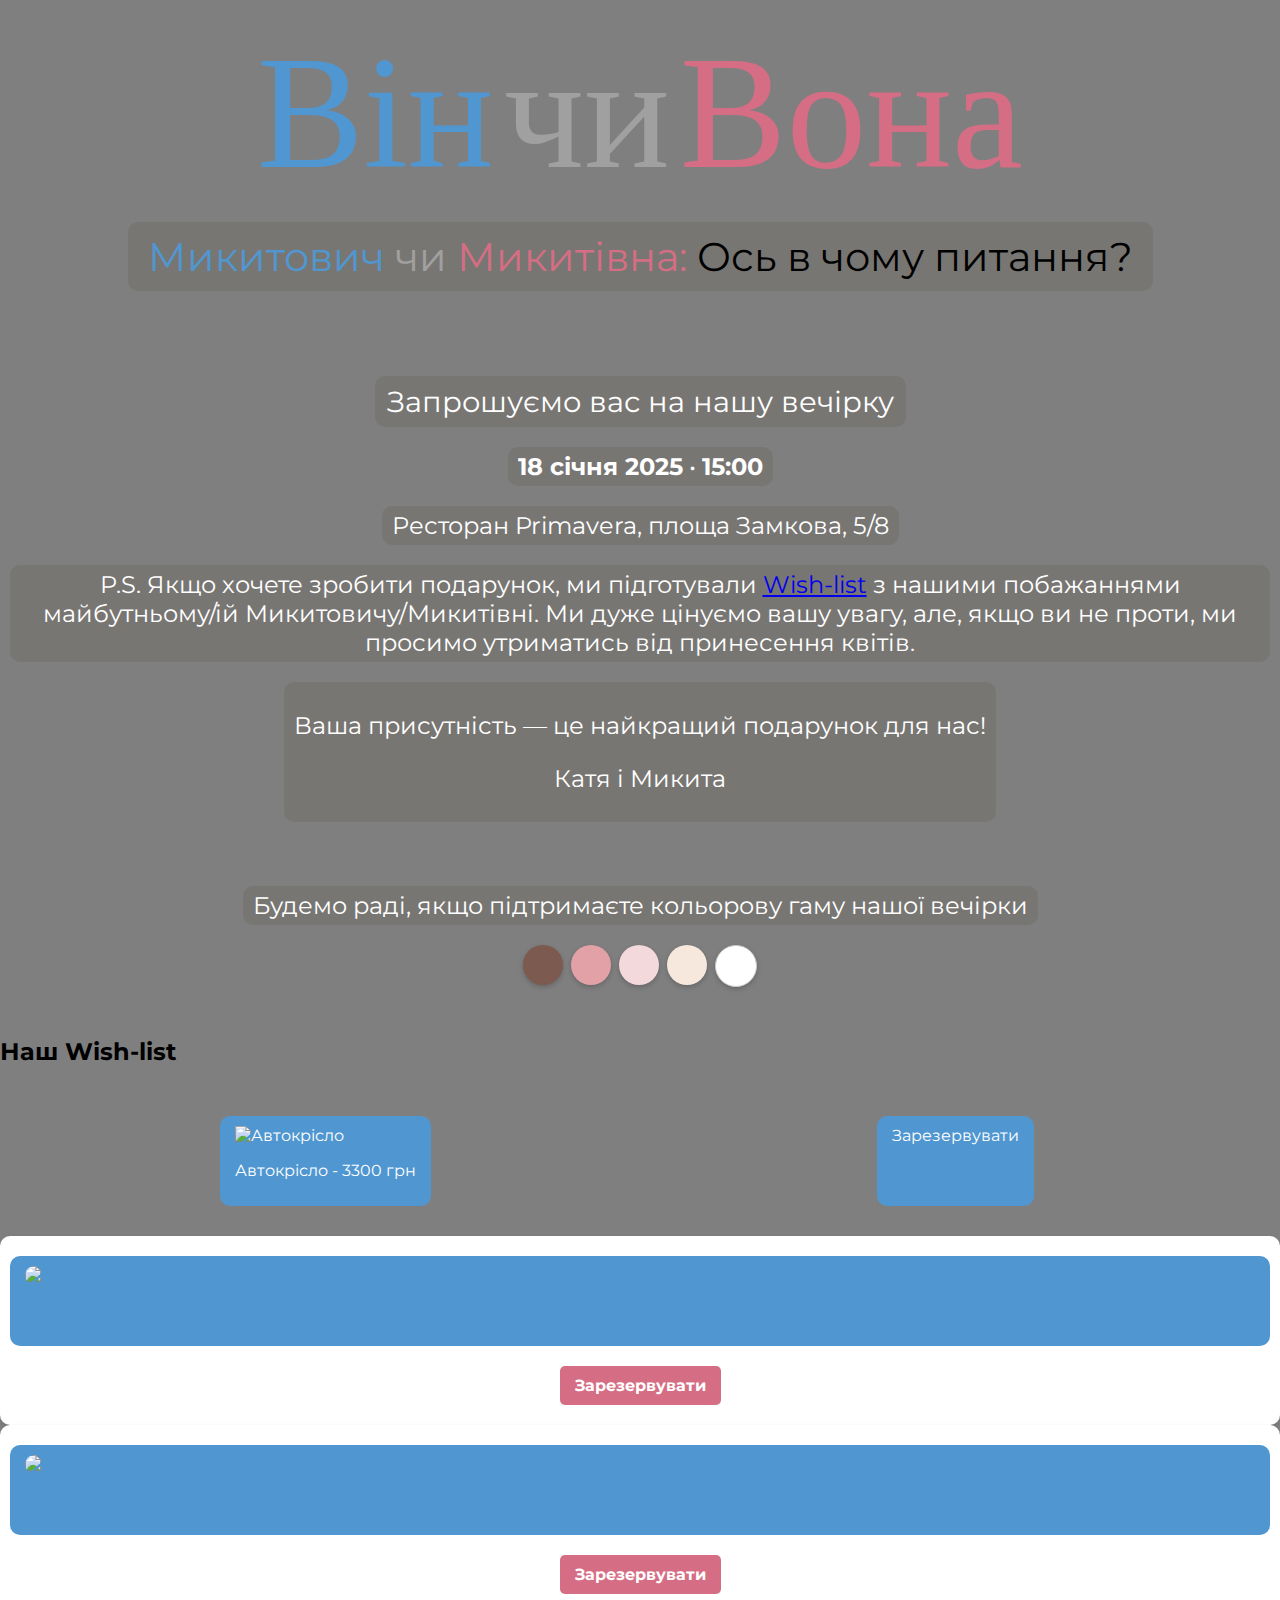
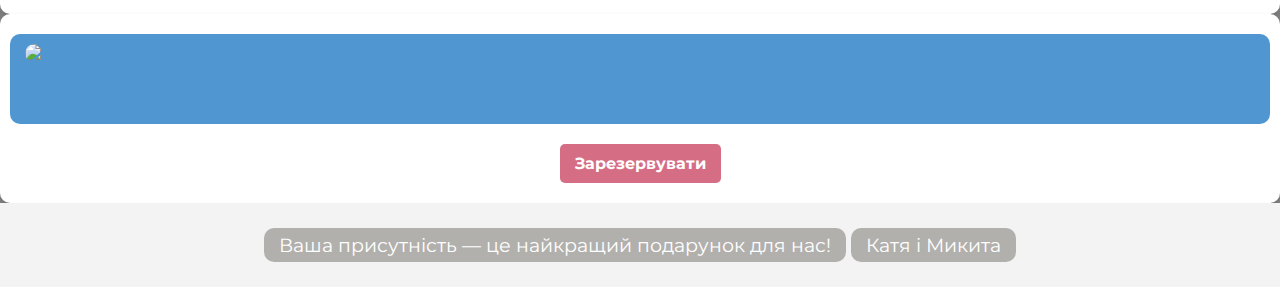
==== index.html @ c4d039a7 "first commit" ====
<!DOCTYPE html>
<html lang="uk">
<head>
    <meta charset="UTF-8">
    <meta name="viewport" content="width=device-width, initial-scale=1.0">
    <title>Гендерна вечірка</title>
    <link rel="stylesheet" href="styles.css">
</head>
<body>
    <header class="header">
        <div class="line">
            <span class="he">Він</span>
            <span class="or">чи</span>
            <span class="she">Вона</span>
        </div>
        <p class="question-line">
            <span class="he">Микитович</span>
            <span class="or">чи</span>
            <span class="she">Микитівна:</span>
            <span class="question">Ось в чому питання?</span>
        </p>
    </header>
    <section class="content">
        <p class="invitation">Запрошуємо вас на нашу вечірку</p>
        <div class="details">
            <p><strong>18 січня 2025</strong> • <strong>15:00</strong></p>
            <p>Ресторан Primavera, площа Замкова, 5/8</p>
        </div>
        <p class="note">
            P.S. Якщо хочете зробити подарунок, ми підготували 
            <a href="wishlist.html" class="wishlist-link" target="_blank">Wish-list</a>
            з нашими побажаннями майбутньому/ій Микитовичу/Микитівні. Ми дуже цінуємо вашу увагу, але, якщо ви не проти, ми просимо утриматись від принесення квітів.
        </p> 
        <div class="presence-message">
            <p>Ваша присутність — це найкращий подарунок для нас!</p>
            <p>Катя і Микита</p>
        </div>
    </section>
    
    <section class="palette" id="palette">
        <p>Будемо раді, якщо підтримаєте кольорову гаму нашої вечірки</p>
        <div class="colors">
            <div class="color brown"></div>
            <div class="color pink"></div>
            <div class="color light-pink"></div>
            <div class="color beige"></div>
            <div class="color white"></div>
        </div>
    </section>
    <section class="wishlist">
        <h2>Наш Wish-list</h2>
        <div class="wishlist-items">
            <a href="https://rozetka.com.ua/ua/apple_macbook_air_13_m1_256gb_2020_space_gray/p245161909/" target="_blank">
                <img src="https://content1.rozetka.com.ua/goods/images/big/144249716.jpg" alt="Автокрісло">
                <p>Автокрісло - 3300 грн</p>
            </a>
            <a class="reserve-button" href="#">Зарезервувати</a>
        </div>
        <div class="wishlist-item">
            <a href="https://rozetka.com.ua/ua/baby_care_car_seat/p245162309/" target="_blank">
                <img src="https://content1.rozetka.com.ua/goods/images/big/200324213.jpg" alt="Дитяче крісло">
                <p>Дитяче крісло - 4500 грн</p>
            </a>
            <a class="reserve-button" href="#">Зарезервувати</a>
        </div>
        <div class="wishlist-item">
            <a href="https://rozetka.com.ua/ua/baby_bed/p245162709/" target="_blank">
                <img src="https://content1.rozetka.com.ua/goods/images/big/144218716.jpg" alt="Дитяче ліжко">
                <p>Дитяче ліжко - 8000 грн</p>
            </a>
            <a class="reserve-button" href="#">Зарезервувати</a>
        </div>
        <div class="wishlist-item">
            <a href="https://rozetka.com.ua/ua/baby_toys/p245165109/" target="_blank">
                <img src="https://content1.rozetka.com.ua/goods/images/big/144217116.jpg" alt="Іграшка для дитини">
                <p>Іграшка для дитини - 600 грн</p>
            </a>
            <a class="reserve-button" href="#">Зарезервувати</a>
        </div>
        </div>
    </section>
    <footer>
        <p>Ваша присутність — це найкращий подарунок для нас!</p>
        <p>Катя і Микита</p>
    </footer>
</body>
</html>
---- styles.css ----
@import url('https://fonts.googleapis.com/css2?family=Dancing+Script:wght@400;700&family=Montserrat:wght@400;700&display=swap');

body {
    font-family: 'Montserrat', sans-serif;
    margin: 0;
    padding: 0;
    background-image: url('https://mkgender-party.my.canva.site/media/c2a738153d8a7f8aa99f6899172cdc6b.png');
    background-size: cover;
    background-repeat: no-repeat;
    background-attachment: fixed;
    background-position: center;
    background: linear-gradient( #00000080, #00000080 ), url('https://mkgender-party.my.canva.site/media/c2a738153d8a7f8aa99f6899172cdc6b.png');
}
.header {
    text-align: center;
    padding: 20px;
}
.header .line {
    display: flex;
    justify-content: center;
    align-items: center;
    gap: 10px;
    margin-bottom: 0px;
}
.header .line span {
    font-size: 10rem;
    font-family: 'Dancing Script', cursive;
}
.header .line .he {
    color: #5097d1;
}
.header .line .or {
    color: #a0a0a0;
}
.header .line .she {
    color: #d56e84;
}
.question-line {
    display: inline-block;
    font-size: 2.5rem;
    font-family: 'Montserrat', sans-serif;
    background-color: #726d6780;
    color: white;
    padding: 10px 20px;
    border-radius: 10px;
    margin-top: 10px;
}
.question-line .he {
    color: #5097d1;
}
.question-line .or {
    color: #a0a0a0;
}
.question-line .she {
    color: #d56e84;
}
.question-line .question {
    color: #000000;
}
.content {
    text-align: center;
    padding: 15px 10px; /* Зменшення відступів */
}
.content .invitation {
    font-size: 1.8rem; /* Трохи менший розмір */
    margin-bottom: 8px;
    padding: 8px 12px; /* Менші відступи */
    background-color: #726d6780; /* Напівпрозорий фон */
    color: white;
    border-radius: 10px; /* Закруглені краї */
    display: inline-block; /* Для обмеження ширини тексту */
    margin: 10px auto; /* Центрування блоку */
    text-align: center; /* Центрування тексту */
}
.content .details {
    display: flex;
    flex-direction: column;
    align-items: center;
}
.content .details p,
.content .note,
.presence-message {
    font-size: 1.5rem; /* Розмір тексту */
    background-color: #726d6780; /* Напівпрозорий фон */
    color: white;
    padding: 5px 10px; /* Зменшення відступів */
    border-radius: 10px; /* Закруглені краї */
    display: inline-block; /* Для обмеження ширини тексту */
    margin: 10px auto; /* Центрування блоку */
    text-align: center; /* Центрування тексту */
}
.palette {
    display: flex;
    flex-direction: column;
    align-items: center;
    text-align: center;
    gap: 10px; /* Простір між елементами */
    margin-top: 15px; /* Відступ від верхнього елемента */
}

.palette p {
    font-size: 1.5rem; /* Розмір тексту */
    color: white;
    background-color: #726d6780; /* Напівпрозорий фон */
    padding: 5px 10px; /* Менші відступи */
    border-radius: 10px; /* Закруглені краї */
    margin-bottom: 10px; /* Простір під текстом */
}
.palette .footer-text {
    font-size: 1.2rem;
    color: white;
    padding: 10px 20px;
    background-color: #726d6780;
    border-radius: 10px;
}
.colors {
    display: flex;
    justify-content: center;
    gap: 8px; /* Простір між кольоровими колами */
}

.color {
    width: 40px; /* Розмір кола */
    height: 40px;
    border-radius: 50%;
    box-shadow: 0 2px 5px rgba(0, 0, 0, 0.2);
}
.color.brown { background-color: #7d5a50; }
.color.pink { background-color: #e2a1a6; }
.color.light-pink { background-color: #f3d9db; }
.color.beige { background-color: #f6e8dc; }
.color.white { background-color: #ffffff; border: 1px solid #ccc; }
.wishlist {
    margin-top: 50px; /* Зменшити, якщо все одно не вміщується */
    padding: 0;
}
.wishlist a {
    display: inline-block;
    margin: 10px auto;
    text-decoration: none;
    color: white;
    background-color: #5097d1;
    padding: 10px 15px;
    border-radius: 10px;
    font-family: 'Montserrat', sans-serif;
}
.wishlist img {
    max-width: 100%;
    height: auto;
    background-color: transparent;
    border: none;
    display: block;
    margin: 0 auto;
}
footer {
    text-align: center;
    padding: 20px;
    background-color: #f3f3f3;
    font-size: 1.2rem;
}
footer p {
    margin: 5px 0;
    background-color: #726d6780;
    color: white;
    padding: 5px 15px;
    border-radius: 10px;
    display: inline-block;
}
.wishlist-items {
    display: grid;
    grid-template-columns: repeat(auto-fit, minmax(200px, 1fr));
    gap: 20px;
    padding: 20px;
}
.wishlist-item {
    text-align: center;
    background: #fff;
    padding: 10px;
    border-radius: 10px;
    box-shadow: 0 2px 5px rgba(0, 0, 0, 0.1);
}
.wishlist-item img {
    max-width: 100%;
    height: auto;
    border-radius: 10px;
}
.wishlist-item a {
    text-decoration: none;
    color: #5097d1;
    font-weight: bold;
    display: block;
    margin-top: 10px;
}
.wishlist-item .reserve-button {
    display: inline-block;
    margin-top: 10px;
    text-decoration: none;
    color: white;
    background-color: #d56e84;
    padding: 10px 15px;
    border-radius: 5px;
    font-family: 'Montserrat', sans-serif;
}
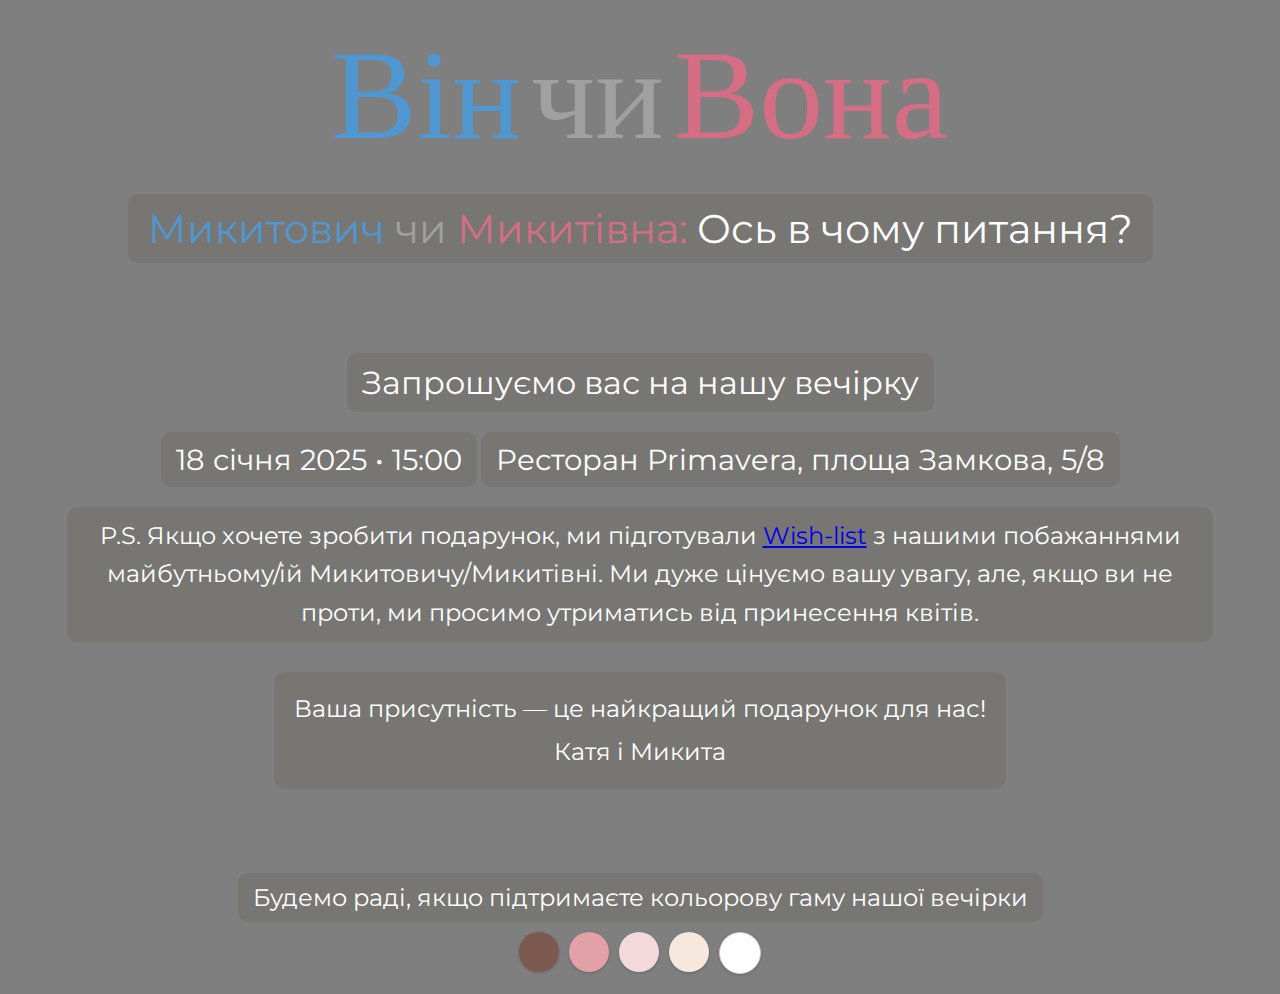
==== commit 2739203b: "add whish-list" ====
--- a/index.html
+++ b/index.html
@@ -1,4 +1,3 @@
-
 <!DOCTYPE html>
 <html lang="uk">
 <head>
@@ -6,6 +5,8 @@
     <meta name="viewport" content="width=device-width, initial-scale=1.0">
     <title>Гендерна вечірка</title>
     <link rel="stylesheet" href="styles.css">
+    <link rel="icon" href="assets/icons/favicon.ico" type="image/x-icon">
+    <link rel="shortcut icon" href="assets/icons/favicon.ico" type="image/x-icon">
 </head>
 <body>
     <header class="header">
@@ -24,21 +25,20 @@
     <section class="content">
         <p class="invitation">Запрошуємо вас на нашу вечірку</p>
         <div class="details">
-            <p><strong>18 січня 2025</strong> • <strong>15:00</strong></p>
-            <p>Ресторан Primavera, площа Замкова, 5/8</p>
+            <p class="event-date">18 січня 2025 • 15:00</p>
+            <p class="event-location">Ресторан Primavera, площа Замкова, 5/8</p>
         </div>
         <p class="note">
             P.S. Якщо хочете зробити подарунок, ми підготували 
-            <a href="wishlist.html" class="wishlist-link" target="_blank">Wish-list</a>
+            <a href="wishlist.html" target="_blank">Wish-list</a>
             з нашими побажаннями майбутньому/ій Микитовичу/Микитівні. Ми дуже цінуємо вашу увагу, але, якщо ви не проти, ми просимо утриматись від принесення квітів.
-        </p> 
-        <div class="presence-message">
-            <p>Ваша присутність — це найкращий подарунок для нас!</p>
-            <p>Катя і Микита</p>
-        </div>
+        </p>
+        <p class="presence-message">
+            Ваша присутність — це найкращий подарунок для нас!<br>
+            Катя і Микита
+        </p>
     </section>
-    
-    <section class="palette" id="palette">
+    <section class="palette">
         <p>Будемо раді, якщо підтримаєте кольорову гаму нашої вечірки</p>
         <div class="colors">
             <div class="color brown"></div>
@@ -48,41 +48,5 @@
             <div class="color white"></div>
         </div>
     </section>
-    <section class="wishlist">
-        <h2>Наш Wish-list</h2>
-        <div class="wishlist-items">
-            <a href="https://rozetka.com.ua/ua/apple_macbook_air_13_m1_256gb_2020_space_gray/p245161909/" target="_blank">
-                <img src="https://content1.rozetka.com.ua/goods/images/big/144249716.jpg" alt="Автокрісло">
-                <p>Автокрісло - 3300 грн</p>
-            </a>
-            <a class="reserve-button" href="#">Зарезервувати</a>
-        </div>
-        <div class="wishlist-item">
-            <a href="https://rozetka.com.ua/ua/baby_care_car_seat/p245162309/" target="_blank">
-                <img src="https://content1.rozetka.com.ua/goods/images/big/200324213.jpg" alt="Дитяче крісло">
-                <p>Дитяче крісло - 4500 грн</p>
-            </a>
-            <a class="reserve-button" href="#">Зарезервувати</a>
-        </div>
-        <div class="wishlist-item">
-            <a href="https://rozetka.com.ua/ua/baby_bed/p245162709/" target="_blank">
-                <img src="https://content1.rozetka.com.ua/goods/images/big/144218716.jpg" alt="Дитяче ліжко">
-                <p>Дитяче ліжко - 8000 грн</p>
-            </a>
-            <a class="reserve-button" href="#">Зарезервувати</a>
-        </div>
-        <div class="wishlist-item">
-            <a href="https://rozetka.com.ua/ua/baby_toys/p245165109/" target="_blank">
-                <img src="https://content1.rozetka.com.ua/goods/images/big/144217116.jpg" alt="Іграшка для дитини">
-                <p>Іграшка для дитини - 600 грн</p>
-            </a>
-            <a class="reserve-button" href="#">Зарезервувати</a>
-        </div>
-        </div>
-    </section>
-    <footer>
-        <p>Ваша присутність — це найкращий подарунок для нас!</p>
-        <p>Катя і Микита</p>
-    </footer>
 </body>
-</html>+</html>
--- a/styles.css
+++ b/styles.css
@@ -11,6 +11,7 @@
     background-position: center;
     background: linear-gradient( #00000080, #00000080 ), url('https://mkgender-party.my.canva.site/media/c2a738153d8a7f8aa99f6899172cdc6b.png');
 }
+
 .header {
     text-align: center;
     padding: 20px;
@@ -20,10 +21,10 @@
     justify-content: center;
     align-items: center;
     gap: 10px;
-    margin-bottom: 0px;
+    margin-bottom: 10px;
 }
 .header .line span {
-    font-size: 10rem;
+    font-size: 8rem;
     font-family: 'Dancing Script', cursive;
 }
 .header .line .he {
@@ -35,6 +36,7 @@
 .header .line .she {
     color: #d56e84;
 }
+
 .question-line {
     display: inline-block;
     font-size: 2.5rem;
@@ -54,150 +56,102 @@
 .question-line .she {
     color: #d56e84;
 }
-.question-line .question {
-    color: #000000;
-}
+
 .content {
     text-align: center;
-    padding: 15px 10px; /* Зменшення відступів */
+    padding: 20px;
 }
 .content .invitation {
-    font-size: 1.8rem; /* Трохи менший розмір */
-    margin-bottom: 8px;
-    padding: 8px 12px; /* Менші відступи */
-    background-color: #726d6780; /* Напівпрозорий фон */
+    font-size: 2rem;
+    background-color: #726d6780;
     color: white;
-    border-radius: 10px; /* Закруглені краї */
-    display: inline-block; /* Для обмеження ширини тексту */
-    margin: 10px auto; /* Центрування блоку */
-    text-align: center; /* Центрування тексту */
-}
-.content .details {
-    display: flex;
-    flex-direction: column;
-    align-items: center;
-}
-.content .details p,
-.content .note,
-.presence-message {
-    font-size: 1.5rem; /* Розмір тексту */
-    background-color: #726d6780; /* Напівпрозорий фон */
-    color: white;
-    padding: 5px 10px; /* Зменшення відступів */
-    border-radius: 10px; /* Закруглені краї */
-    display: inline-block; /* Для обмеження ширини тексту */
-    margin: 10px auto; /* Центрування блоку */
-    text-align: center; /* Центрування тексту */
-}
-.palette {
-    display: flex;
-    flex-direction: column;
-    align-items: center;
-    text-align: center;
-    gap: 10px; /* Простір між елементами */
-    margin-top: 15px; /* Відступ від верхнього елемента */
+    padding: 10px 15px;
+    border-radius: 10px;
+    margin: 10px 0;
+    display: inline-block;
 }
 
+.details .event-date, .details .event-location {
+    font-size: 1.8rem;
+    background-color: #726d6780;
+    color: white;
+    padding: 10px 15px;
+    border-radius: 10px;
+    margin: 10px 0;
+    display: inline-block;
+}
+
+.note {
+    font-size: 1.5rem;
+    background-color: #726d6780;
+    color: white;
+    padding: 10px 15px;
+    border-radius: 10px;
+    margin: 10px auto; /* Центрування блоку */
+    max-width: 90%;
+    line-height: 1.6;
+    text-align: center; /* Центрування тексту всередині блоку */
+    display: block;
+}
+
+
+.presence-message {
+    margin: 20px auto;
+    font-size: 1.5rem;
+    background-color: #726d6780;
+    color: white;
+    padding: 15px 20px;
+    border-radius: 10px;
+    display: inline-block;
+    max-width: 80%;
+    line-height: 1.8;
+}
+
+.palette {
+    text-align: center;
+    margin: 20px 0;
+}
 .palette p {
-    font-size: 1.5rem; /* Розмір тексту */
+    font-size: 1.5rem;
+    font-family: 'Montserrat', sans-serif;
+    background-color: #726d6780;
     color: white;
-    background-color: #726d6780; /* Напівпрозорий фон */
-    padding: 5px 10px; /* Менші відступи */
-    border-radius: 10px; /* Закруглені краї */
-    margin-bottom: 10px; /* Простір під текстом */
+    padding: 10px 15px;
+    border-radius: 10px;
+    margin-bottom: 10px;
+    display: inline-block;
 }
-.palette .footer-text {
-    font-size: 1.2rem;
-    color: white;
-    padding: 10px 20px;
-    background-color: #726d6780;
-    border-radius: 10px;
-}
+
 .colors {
     display: flex;
     justify-content: center;
-    gap: 8px; /* Простір між кольоровими колами */
+    gap: 10px;
 }
-
 .color {
-    width: 40px; /* Розмір кола */
+    width: 40px;
     height: 40px;
     border-radius: 50%;
-    box-shadow: 0 2px 5px rgba(0, 0, 0, 0.2);
+    box-shadow: 0 1px 3px rgba(0, 0, 0, 0.2);
 }
 .color.brown { background-color: #7d5a50; }
 .color.pink { background-color: #e2a1a6; }
 .color.light-pink { background-color: #f3d9db; }
 .color.beige { background-color: #f6e8dc; }
 .color.white { background-color: #ffffff; border: 1px solid #ccc; }
-.wishlist {
-    margin-top: 50px; /* Зменшити, якщо все одно не вміщується */
-    padding: 0;
+
+/* Адаптивність */
+@media (max-width: 768px) {
+    .header .line span {
+        font-size: 5rem;
+    }
+    .question-line {
+        font-size: 2rem;
+    }
+    .content .invitation, .details .event-date, .details .event-location, .note {
+        font-size: 1.5rem;
+        padding: 8px 10px;
+    }
+    .palette p {
+        font-size: 1.2rem;
+    }
 }
-.wishlist a {
-    display: inline-block;
-    margin: 10px auto;
-    text-decoration: none;
-    color: white;
-    background-color: #5097d1;
-    padding: 10px 15px;
-    border-radius: 10px;
-    font-family: 'Montserrat', sans-serif;
-}
-.wishlist img {
-    max-width: 100%;
-    height: auto;
-    background-color: transparent;
-    border: none;
-    display: block;
-    margin: 0 auto;
-}
-footer {
-    text-align: center;
-    padding: 20px;
-    background-color: #f3f3f3;
-    font-size: 1.2rem;
-}
-footer p {
-    margin: 5px 0;
-    background-color: #726d6780;
-    color: white;
-    padding: 5px 15px;
-    border-radius: 10px;
-    display: inline-block;
-}
-.wishlist-items {
-    display: grid;
-    grid-template-columns: repeat(auto-fit, minmax(200px, 1fr));
-    gap: 20px;
-    padding: 20px;
-}
-.wishlist-item {
-    text-align: center;
-    background: #fff;
-    padding: 10px;
-    border-radius: 10px;
-    box-shadow: 0 2px 5px rgba(0, 0, 0, 0.1);
-}
-.wishlist-item img {
-    max-width: 100%;
-    height: auto;
-    border-radius: 10px;
-}
-.wishlist-item a {
-    text-decoration: none;
-    color: #5097d1;
-    font-weight: bold;
-    display: block;
-    margin-top: 10px;
-}
-.wishlist-item .reserve-button {
-    display: inline-block;
-    margin-top: 10px;
-    text-decoration: none;
-    color: white;
-    background-color: #d56e84;
-    padding: 10px 15px;
-    border-radius: 5px;
-    font-family: 'Montserrat', sans-serif;
-}
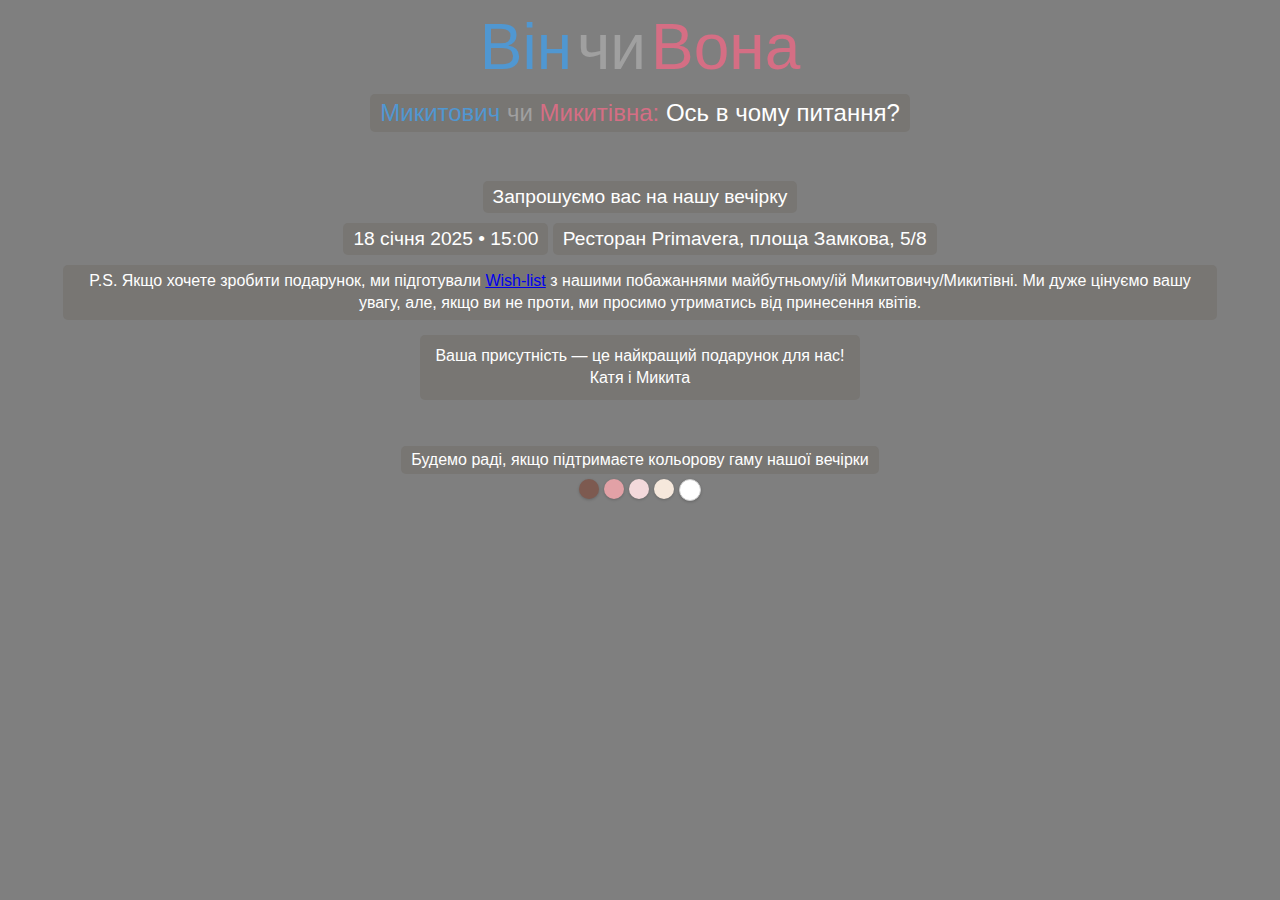
==== commit e7e6a424: "update" ====
--- a/index.html
+++ b/index.html
@@ -3,7 +3,7 @@
 <head>
     <meta charset="UTF-8">
     <meta name="viewport" content="width=device-width, initial-scale=1.0">
-    <title>Гендерна вечірка</title>
+    <title>Гендерна вечірка!</title>
     <link rel="stylesheet" href="styles.css">
     <link rel="icon" href="assets/icons/favicon.ico" type="image/x-icon">
     <link rel="shortcut icon" href="assets/icons/favicon.ico" type="image/x-icon">
--- a/styles.css
+++ b/styles.css
@@ -1,5 +1,3 @@
-@import url('https://fonts.googleapis.com/css2?family=Dancing+Script:wght@400;700&family=Montserrat:wght@400;700&display=swap');
-
 body {
     font-family: 'Montserrat', sans-serif;
     margin: 0;
@@ -14,18 +12,18 @@
 
 .header {
     text-align: center;
-    padding: 20px;
+    padding: 10px;
 }
 .header .line {
     display: flex;
     justify-content: center;
     align-items: center;
-    gap: 10px;
-    margin-bottom: 10px;
+    gap: 5px;
+    margin-bottom: 5px;
 }
 .header .line span {
-    font-size: 8rem;
-    font-family: 'Dancing Script', cursive;
+    font-size: 4rem;
+    font-family: 'Roboto', 'Arial', 'sans-serif', cursive;
 }
 .header .line .he {
     color: #5097d1;
@@ -39,13 +37,13 @@
 
 .question-line {
     display: inline-block;
-    font-size: 2.5rem;
+    font-size: 1.5rem;
     font-family: 'Montserrat', sans-serif;
     background-color: #726d6780;
     color: white;
-    padding: 10px 20px;
-    border-radius: 10px;
-    margin-top: 10px;
+    padding: 5px 10px;
+    border-radius: 5px;
+    margin-top: 5px;
 }
 .question-line .he {
     color: #5097d1;
@@ -59,77 +57,76 @@
 
 .content {
     text-align: center;
-    padding: 20px;
+    padding: 10px;
 }
 .content .invitation {
-    font-size: 2rem;
+    font-size: 1.2rem;
     background-color: #726d6780;
     color: white;
-    padding: 10px 15px;
-    border-radius: 10px;
-    margin: 10px 0;
+    padding: 5px 10px;
+    border-radius: 5px;
+    margin: 5px 0;
     display: inline-block;
 }
 
 .details .event-date, .details .event-location {
-    font-size: 1.8rem;
+    font-size: 1.2rem;
     background-color: #726d6780;
     color: white;
-    padding: 10px 15px;
-    border-radius: 10px;
-    margin: 10px 0;
+    padding: 5px 10px;
+    border-radius: 5px;
+    margin: 5px 0;
     display: inline-block;
 }
 
 .note {
-    font-size: 1.5rem;
+    font-size: 1rem;
     background-color: #726d6780;
     color: white;
-    padding: 10px 15px;
-    border-radius: 10px;
-    margin: 10px auto; /* Центрування блоку */
+    padding: 5px 10px;
+    border-radius: 5px;
+    margin: 5px auto; /* Центрування блоку */
     max-width: 90%;
-    line-height: 1.6;
+    line-height: 1.4;
     text-align: center; /* Центрування тексту всередині блоку */
     display: block;
 }
 
-
 .presence-message {
-    margin: 20px auto;
-    font-size: 1.5rem;
+    margin: 10px auto;
+    font-size: 1rem;
     background-color: #726d6780;
     color: white;
-    padding: 15px 20px;
-    border-radius: 10px;
+    padding: 10px 15px;
+    border-radius: 5px;
     display: inline-block;
     max-width: 80%;
-    line-height: 1.8;
+    line-height: 1.4;
 }
 
 .palette {
     text-align: center;
-    margin: 20px 0;
+    margin: 10px 0;
 }
 .palette p {
-    font-size: 1.5rem;
+    font-size: 1rem;
     font-family: 'Montserrat', sans-serif;
     background-color: #726d6780;
     color: white;
-    padding: 10px 15px;
-    border-radius: 10px;
-    margin-bottom: 10px;
+    padding: 5px 10px;
+    border-radius: 5px;
+    margin-bottom: 5px;
     display: inline-block;
 }
 
 .colors {
     display: flex;
     justify-content: center;
-    gap: 10px;
+    gap: 5px;
 }
 .color {
-    width: 40px;
-    height: 40px;
+    width: 20px;
+    height: 20px;
     border-radius: 50%;
     box-shadow: 0 1px 3px rgba(0, 0, 0, 0.2);
 }
@@ -142,16 +139,40 @@
 /* Адаптивність */
 @media (max-width: 768px) {
     .header .line span {
-        font-size: 5rem;
+        font-size: 3rem;
     }
     .question-line {
+        font-size: 1.2rem;
+    }
+    .content .invitation, .details .event-date, .details .event-location, .note {
+        font-size: 1rem;
+        padding: 5px 8px;
+    }
+    .palette p {
+        font-size: 0.8rem;
+    }
+}
+
+@media (max-width: 480px) {
+    .header .line span {
         font-size: 2rem;
     }
+    .question-line {
+        font-size: 1rem;
+        padding: 3px 5px;
+    }
     .content .invitation, .details .event-date, .details .event-location, .note {
-        font-size: 1.5rem;
-        padding: 8px 10px;
+        font-size: 0.8rem;
+        padding: 3px 5px;
     }
     .palette p {
-        font-size: 1.2rem;
+        font-size: 0.6rem;
     }
-}
+    .colors {
+        flex-wrap: wrap;
+    }
+    .color {
+        width: 15px;
+        height: 15px;
+    }
+}